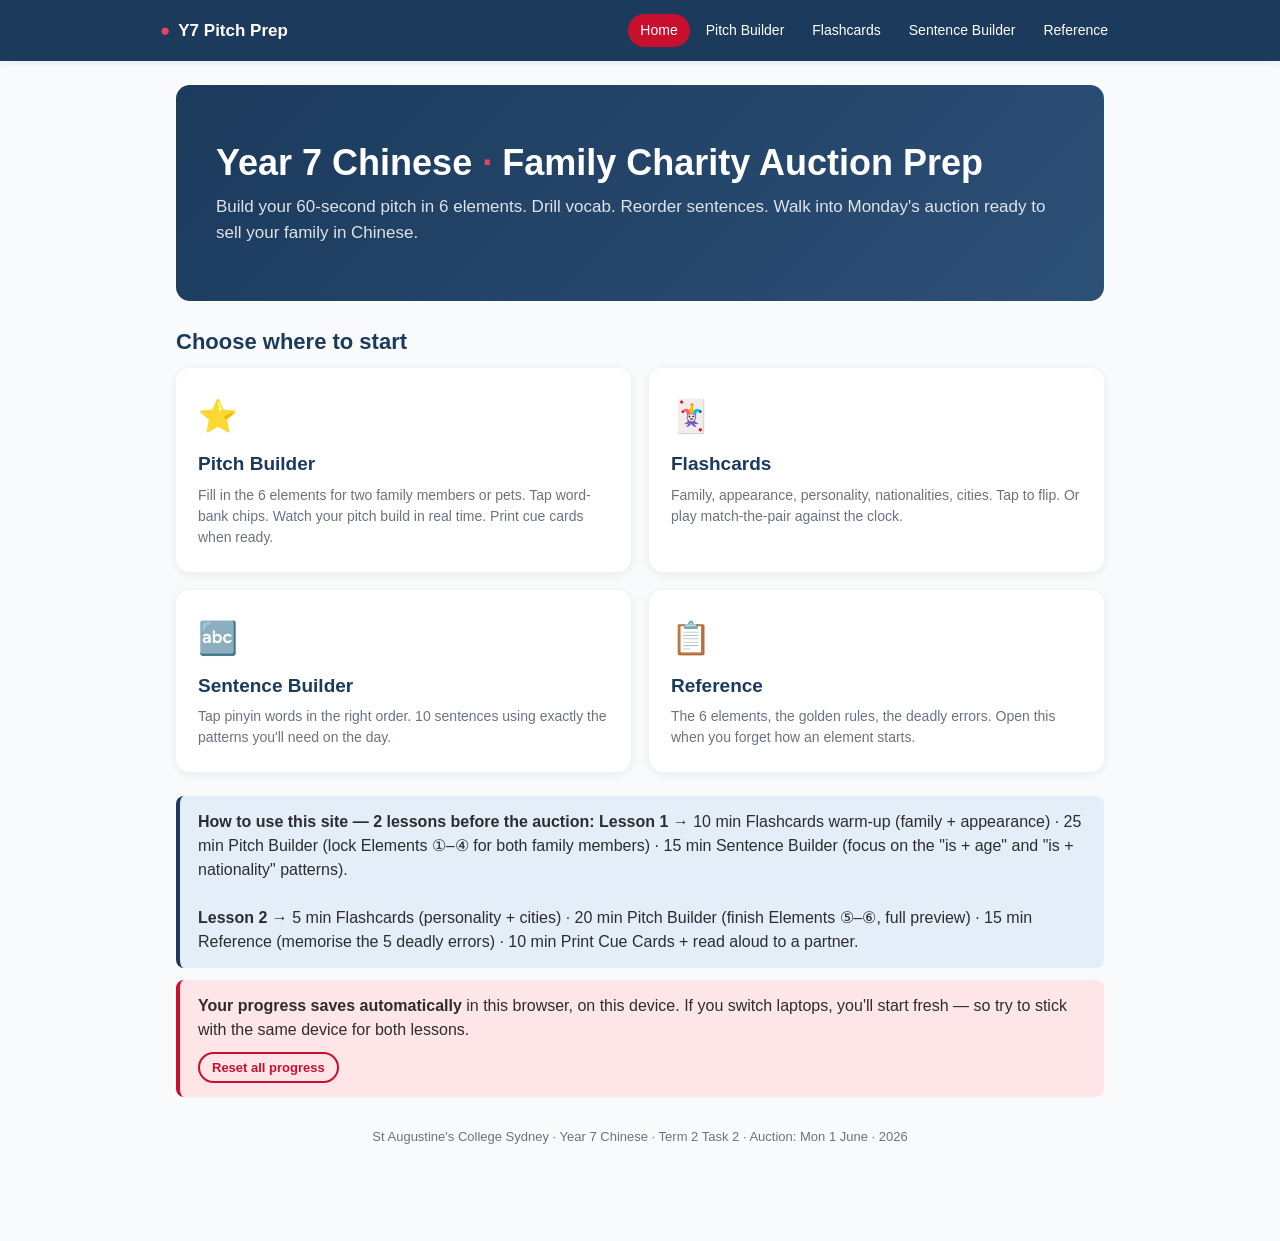
==== index.html @ e0a21a64 "Initial commit: Y7 Pitch Prep site (5 pages + reference)" ====
<!DOCTYPE html>
<html lang="en">
<head>
<meta charset="utf-8">
<meta name="viewport" content="width=device-width, initial-scale=1">
<title>Y7 Chinese — Pitch Prep</title>
<link rel="stylesheet" href="style.css?v=1">
</head>
<body>
<script src="app.js?v=1"></script>
<script>renderHeader('home');</script>

<main class="container">

  <section class="hero">
    <h1>Year 7 Chinese <span class="accent">·</span> Family Charity Auction Prep</h1>
    <p>Build your 60-second pitch in 6 elements. Drill vocab. Reorder sentences. Walk into Monday's auction ready to sell your family in Chinese.</p>
  </section>

  <h2 style="margin-top:8px">Choose where to start</h2>

  <div class="card-grid">

    <a class="feature-card" href="pitch-builder.html">
      <span class="icon">⭐</span>
      <h3>Pitch Builder</h3>
      <p>Fill in the 6 elements for two family members or pets. Tap word-bank chips. Watch your pitch build in real time. Print cue cards when ready.</p>
    </a>

    <a class="feature-card" href="flashcards.html">
      <span class="icon">🃏</span>
      <h3>Flashcards</h3>
      <p>Family, appearance, personality, nationalities, cities. Tap to flip. Or play match-the-pair against the clock.</p>
    </a>

    <a class="feature-card" href="sentence-builder.html">
      <span class="icon">🔤</span>
      <h3>Sentence Builder</h3>
      <p>Tap pinyin words in the right order. 10 sentences using exactly the patterns you'll need on the day.</p>
    </a>

    <a class="feature-card" href="reference.html">
      <span class="icon">📋</span>
      <h3>Reference</h3>
      <p>The 6 elements, the golden rules, the deadly errors. Open this when you forget how an element starts.</p>
    </a>

  </div>

  <section class="box-blue">
    <strong>How to use this site — 2 lessons before the auction:</strong>
    <strong>Lesson 1</strong> → 10 min Flashcards warm-up (family + appearance) · 25 min Pitch Builder (lock Elements ①–④ for both family members) · 15 min Sentence Builder (focus on the "is + age" and "is + nationality" patterns).<br><br>
    <strong>Lesson 2</strong> → 5 min Flashcards (personality + cities) · 20 min Pitch Builder (finish Elements ⑤–⑥, full preview) · 15 min Reference (memorise the 5 deadly errors) · 10 min Print Cue Cards + read aloud to a partner.
  </section>

  <section class="box-coral">
    <strong>Your progress saves automatically</strong> in this browser, on this device. If you switch laptops, you'll start fresh — so try to stick with the same device for both lessons.
    <div class="button-row" style="margin-top:10px">
      <button class="ghost small" onclick="clearAllProgress()">Reset all progress</button>
    </div>
  </section>

  <p class="muted" style="text-align:center;margin-top:30px;font-size:13px">
    St Augustine's College Sydney · Year 7 Chinese · Term 2 Task 2 · Auction: Mon 1 June · 2026
  </p>

</main>

</body>
</html>
---- style.css ----
/* ============================================================
   Y7 PITCH PREP — Shared styles
   Navy/Red palette to match the Y7 printed booklet
   Mobile-first responsive
   ============================================================ */

:root {
  --navy: #1B3A5C;
  --navy-light: #2D5077;
  /* --coral is kept as a variable name for compatibility with the
     existing class structure, but tinted to the Y7 red palette */
  --coral: #C8102E;
  --coral-light: #E94560;
  --teal: #1A7A6D;
  --teal-light: #2DA395;
  --dark: #2D2D2D;
  --grey: #6B7280;
  --grey-light: #9CA3AF;
  --bg: #FFFFFF;
  --bg-soft: #F8FAFB;
  --bg-blue: #E3EEF8;
  --bg-coral: #FDE5E8;
  --bg-teal: #E6F5F2;
  --bg-gold: #FFF3D6;
  --border: #E5E7EB;
  --shadow: 0 2px 8px rgba(27, 58, 92, 0.08);
  --shadow-lg: 0 6px 20px rgba(27, 58, 92, 0.12);
  --radius: 14px;
  --radius-sm: 8px;
}

* { box-sizing: border-box; margin: 0; padding: 0; }

html { font-size: 16px; -webkit-text-size-adjust: 100%; }

body {
  font-family: -apple-system, BlinkMacSystemFont, "Segoe UI", Roboto, "Helvetica Neue", Arial, sans-serif;
  color: var(--dark);
  background: var(--bg-soft);
  line-height: 1.5;
  min-height: 100vh;
  padding-bottom: 60px;
}

/* ============ Header / Nav ============ */
header.site-header {
  background: var(--navy);
  color: white;
  padding: 14px 16px;
  position: sticky;
  top: 0;
  z-index: 100;
  box-shadow: var(--shadow);
}

.site-header-inner {
  max-width: 960px;
  margin: 0 auto;
  display: flex;
  align-items: center;
  justify-content: space-between;
  gap: 12px;
}

.brand {
  font-size: 17px;
  font-weight: 700;
  color: white;
  text-decoration: none;
  display: flex;
  align-items: center;
  gap: 8px;
}
.brand .brand-dot { color: var(--coral-light); }

nav.main-nav {
  display: flex;
  gap: 4px;
  flex-wrap: wrap;
}

nav.main-nav a {
  color: white;
  text-decoration: none;
  padding: 6px 12px;
  border-radius: 999px;
  font-size: 14px;
  font-weight: 500;
  transition: background 0.15s;
}
nav.main-nav a:hover { background: var(--navy-light); }
nav.main-nav a.active { background: var(--coral); }

@media (max-width: 600px) {
  .site-header-inner { flex-direction: column; align-items: flex-start; }
  nav.main-nav { width: 100%; overflow-x: auto; -webkit-overflow-scrolling: touch; flex-wrap: nowrap; }
  nav.main-nav a { white-space: nowrap; padding: 6px 10px; font-size: 13px; }
}

/* ============ Container ============ */
.container {
  max-width: 960px;
  margin: 0 auto;
  padding: 24px 16px;
}

/* ============ Typography ============ */
h1.page-title {
  font-size: 28px;
  color: var(--navy);
  margin-bottom: 6px;
  letter-spacing: -0.01em;
}
.page-subtitle {
  color: var(--grey);
  font-size: 15px;
  margin-bottom: 24px;
}

h2 { color: var(--navy); font-size: 22px; margin: 28px 0 10px; }
h3 { color: var(--navy); font-size: 18px; margin: 16px 0 8px; }

p { margin-bottom: 10px; }
.muted { color: var(--grey); font-size: 14px; }

.pinyin {
  color: var(--teal);
  font-weight: 600;
}
.char {
  color: var(--grey);
  font-size: 0.85em;
}
.coral { color: var(--coral); }
.bold { font-weight: 700; }

/* ============ Hero (landing) ============ */
.hero {
  background: linear-gradient(135deg, var(--navy) 0%, var(--navy-light) 100%);
  color: white;
  padding: 36px 24px;
  border-radius: var(--radius);
  margin-bottom: 24px;
}
.hero h1 {
  font-size: 26px;
  color: white;
  margin-bottom: 10px;
  line-height: 1.2;
}
.hero .accent { color: var(--coral-light); }
.hero p { color: rgba(255,255,255,0.85); font-size: 15px; margin: 0; }

@media (min-width: 700px) {
  .hero { padding: 56px 40px; }
  .hero h1 { font-size: 36px; }
  .hero p { font-size: 17px; }
}

/* ============ Card grid (landing) ============ */
.card-grid {
  display: grid;
  grid-template-columns: 1fr;
  gap: 14px;
  margin-bottom: 24px;
}
@media (min-width: 600px) {
  .card-grid { grid-template-columns: 1fr 1fr; gap: 18px; }
}

.feature-card {
  background: white;
  border-radius: var(--radius);
  padding: 22px 20px;
  text-decoration: none;
  color: var(--dark);
  border: 2px solid transparent;
  box-shadow: var(--shadow);
  transition: transform 0.15s, border-color 0.15s, box-shadow 0.15s;
  display: block;
}
.feature-card:hover {
  transform: translateY(-2px);
  border-color: var(--coral);
  box-shadow: var(--shadow-lg);
}
.feature-card .icon {
  font-size: 32px;
  display: block;
  margin-bottom: 10px;
}
.feature-card h3 {
  color: var(--navy);
  font-size: 19px;
  margin: 0 0 6px;
}
.feature-card p {
  color: var(--grey);
  font-size: 14px;
  margin: 0;
}

/* ============ Generic boxes ============ */
.box {
  background: white;
  border-radius: var(--radius);
  padding: 20px;
  margin: 16px 0;
  box-shadow: var(--shadow);
}
.box-blue {
  background: var(--bg-blue);
  border-left: 4px solid var(--navy);
  padding: 14px 18px;
  border-radius: var(--radius-sm);
  margin: 12px 0;
}
.box-coral {
  background: var(--bg-coral);
  border-left: 4px solid var(--coral);
  padding: 14px 18px;
  border-radius: var(--radius-sm);
  margin: 12px 0;
}
.box-teal {
  background: var(--bg-teal);
  border-left: 4px solid var(--teal);
  padding: 14px 18px;
  border-radius: var(--radius-sm);
  margin: 12px 0;
}

/* ============ Buttons ============ */
button, .btn {
  font-family: inherit;
  font-size: 15px;
  font-weight: 600;
  padding: 10px 18px;
  border-radius: 999px;
  border: 2px solid transparent;
  cursor: pointer;
  transition: all 0.15s;
  background: var(--coral);
  color: white;
  display: inline-block;
  text-decoration: none;
  text-align: center;
}
button:hover, .btn:hover { transform: translateY(-1px); box-shadow: var(--shadow); }
button:active, .btn:active { transform: translateY(0); }
button.secondary, .btn.secondary {
  background: white;
  color: var(--navy);
  border-color: var(--navy);
}
button.secondary:hover, .btn.secondary:hover { background: var(--bg-blue); }
button.ghost, .btn.ghost {
  background: transparent;
  color: var(--coral);
  border-color: var(--coral);
}
button.ghost:hover, .btn.ghost:hover { background: var(--bg-coral); }
button.small, .btn.small { padding: 6px 12px; font-size: 13px; }

button:disabled { opacity: 0.4; cursor: not-allowed; transform: none; }

.button-row { display: flex; gap: 10px; flex-wrap: wrap; margin-top: 14px; }

/* ============ Form fields ============ */
label.field-label {
  display: block;
  font-size: 13px;
  font-weight: 600;
  color: var(--navy);
  margin-bottom: 6px;
  text-transform: uppercase;
  letter-spacing: 0.04em;
}

input[type="text"], textarea, select {
  width: 100%;
  font-family: inherit;
  font-size: 16px;
  padding: 10px 12px;
  border: 2px solid var(--border);
  border-radius: var(--radius-sm);
  background: white;
  color: var(--dark);
  transition: border-color 0.15s;
}
input[type="text"]:focus, textarea:focus, select:focus {
  outline: none;
  border-color: var(--coral);
}

/* ============ Word bank chips ============ */
.chip-bank {
  display: flex;
  flex-wrap: wrap;
  gap: 8px;
  margin: 8px 0 14px;
}
.chip {
  display: inline-flex;
  align-items: center;
  gap: 6px;
  padding: 8px 14px;
  background: var(--bg-teal);
  border: 2px solid var(--teal-light);
  color: var(--teal);
  border-radius: 999px;
  font-size: 15px;
  font-weight: 600;
  cursor: pointer;
  user-select: none;
  transition: all 0.15s;
  min-height: 38px;
  line-height: 1.2;
}
.chip:hover {
  background: var(--teal);
  color: white;
  border-color: var(--teal);
  transform: translateY(-1px);
}
.chip.selected {
  background: var(--teal);
  color: white;
  border-color: var(--teal);
}
.chip .chip-en {
  font-size: 11px;
  color: var(--grey);
  font-weight: 500;
}
.chip:hover .chip-en, .chip.selected .chip-en { color: rgba(255,255,255,0.85); }

/* ============ Speaker / TTS button ============ */
.speak-btn {
  display: inline-flex;
  align-items: center;
  justify-content: center;
  width: 26px; height: 26px;
  padding: 0;
  margin: 0 4px 0 0;
  border-radius: 999px;
  background: rgba(255,255,255,0.85);
  border: 1.5px solid rgba(0,0,0,0.08);
  font-size: 13px;
  line-height: 1;
  cursor: pointer;
  user-select: none;
  flex-shrink: 0;
  transition: transform 0.15s, background 0.15s, border-color 0.15s;
}
.speak-btn:hover {
  background: white;
  border-color: var(--coral);
  transform: scale(1.08);
}
.speak-btn.speaking {
  background: var(--coral);
  border-color: var(--coral);
  transform: scale(1.12);
}
.speak-btn-lg {
  width: 36px; height: 36px;
  font-size: 18px;
  margin: 0 6px 0 0;
}
.face-speaker {
  margin: 14px auto 0 !important;
  display: flex !important;
}
.chip:hover .speak-btn, .chip.selected .speak-btn {
  background: rgba(255,255,255,0.95);
  border-color: rgba(255,255,255,0.5);
}
/* Inline speaker next to example sentences (reference page) */
.speak-inline {
  vertical-align: middle;
  margin: 0 6px 0 0;
}
@media print {
  .speak-btn { display: none !important; }
}

/* ============ Pitch builder ============ */
.step {
  background: white;
  border-radius: var(--radius);
  padding: 18px 20px;
  margin-bottom: 14px;
  border: 2px solid var(--border);
  box-shadow: var(--shadow);
}
.step.active {
  border-color: var(--coral);
}
.step-num {
  display: inline-flex;
  align-items: center;
  justify-content: center;
  width: 30px; height: 30px;
  background: var(--coral);
  color: white;
  border-radius: 50%;
  font-weight: 700;
  margin-right: 10px;
}
.step-header {
  display: flex;
  align-items: center;
  margin-bottom: 6px;
}
.step-title {
  font-weight: 700;
  color: var(--navy);
  font-size: 17px;
}
.step-pattern {
  display: block;
  color: var(--teal);
  font-style: italic;
  font-size: 15px;
  margin-bottom: 10px;
}

.pitch-preview {
  background: var(--navy);
  color: white;
  border-radius: var(--radius);
  padding: 22px;
  margin-top: 18px;
  box-shadow: var(--shadow-lg);
}
.pitch-preview h2 { color: var(--coral-light); margin: 0 0 10px; font-size: 16px; text-transform: uppercase; letter-spacing: 0.06em; }
.pitch-preview .preview-text {
  font-size: 16px;
  line-height: 1.7;
  color: white;
}
.pitch-preview .preview-text .blank { color: var(--coral-light); font-weight: 700; }
.pitch-preview .meta {
  display: flex;
  gap: 14px;
  margin-top: 10px;
  padding-top: 10px;
  border-top: 1px solid rgba(255,255,255,0.15);
  font-size: 13px;
  color: rgba(255,255,255,0.7);
}

/* ============ Tabs (family member 1 / 2) ============ */
.tabs {
  display: inline-flex;
  background: var(--bg-blue);
  border-radius: 999px;
  padding: 4px;
  margin-bottom: 16px;
}
.tabs button {
  background: transparent;
  color: var(--navy);
  padding: 6px 18px;
  font-size: 14px;
  border: none;
}
.tabs button:hover { background: rgba(27, 58, 92, 0.06); transform: none; box-shadow: none; }
.tabs button.active { background: var(--navy); color: white; }

/* ============ Flashcards ============ */
.deck-picker {
  display: flex;
  flex-wrap: wrap;
  gap: 8px;
  margin-bottom: 18px;
}
.deck-picker button {
  background: white;
  color: var(--navy);
  border: 2px solid var(--navy);
  padding: 6px 14px;
  font-size: 13px;
}
.deck-picker button.active {
  background: var(--navy);
  color: white;
}

.flashcard {
  background: white;
  border-radius: var(--radius);
  padding: 60px 24px;
  text-align: center;
  box-shadow: var(--shadow-lg);
  cursor: pointer;
  user-select: none;
  margin: 18px auto;
  max-width: 480px;
  min-height: 200px;
  display: flex;
  flex-direction: column;
  justify-content: center;
  transition: transform 0.2s;
  border-top: 6px solid var(--coral);
}
.flashcard:hover { transform: scale(1.01); }
.flashcard .face-en {
  font-size: 26px;
  font-weight: 600;
  color: var(--dark);
}
.flashcard .face-pinyin {
  font-size: 32px;
  font-weight: 700;
  color: var(--teal);
  margin-bottom: 8px;
}
.flashcard .face-char {
  font-size: 22px;
  color: var(--grey);
}
.flashcard .flip-hint {
  margin-top: 18px;
  font-size: 12px;
  color: var(--grey-light);
  text-transform: uppercase;
  letter-spacing: 0.08em;
}
.flashcard-controls {
  display: flex;
  justify-content: center;
  gap: 10px;
  margin-top: 14px;
  flex-wrap: wrap;
}
.flashcard-progress {
  text-align: center;
  color: var(--grey);
  font-size: 13px;
  margin-top: 10px;
}

/* ============ Match game ============ */
.match-board {
  display: grid;
  grid-template-columns: 1fr 1fr;
  gap: 12px;
  margin: 18px 0;
}
.match-tile {
  background: white;
  padding: 14px 12px;
  border-radius: var(--radius-sm);
  text-align: center;
  cursor: pointer;
  border: 2px solid var(--border);
  font-size: 15px;
  font-weight: 600;
  user-select: none;
  transition: all 0.15s;
  min-height: 50px;
  display: flex;
  align-items: center;
  justify-content: center;
}
.match-tile:hover { border-color: var(--coral); transform: translateY(-1px); }
.match-tile.selected { background: var(--bg-coral); border-color: var(--coral); }
.match-tile.matched { background: var(--bg-teal); border-color: var(--teal); color: var(--teal); cursor: default; pointer-events: none; opacity: 0.7; }
.match-tile.wrong { background: #FEE; border-color: #E55; }
.match-tile.pinyin { color: var(--teal); }

.match-status {
  display: flex;
  justify-content: space-between;
  align-items: center;
  margin: 12px 0;
  font-size: 14px;
}

/* ============ Sentence builder ============ */
.sb-target {
  font-size: 18px;
  margin: 8px 0 6px;
}
.sb-target strong { color: var(--navy); }
.sb-pool, .sb-built {
  display: flex;
  flex-wrap: wrap;
  gap: 8px;
  min-height: 60px;
  padding: 12px;
  border-radius: var(--radius-sm);
  background: var(--bg-soft);
  border: 2px dashed var(--border);
  margin: 8px 0;
}
.sb-built {
  background: white;
  border-style: solid;
  border-color: var(--teal-light);
}
.sb-built.correct { background: var(--bg-teal); border-color: var(--teal); }
.sb-built.wrong { background: #FEE; border-color: #E55; }
.sb-token {
  background: var(--bg-blue);
  color: var(--navy);
  padding: 8px 14px;
  border-radius: 999px;
  font-weight: 600;
  font-size: 15px;
  cursor: pointer;
  border: 2px solid var(--navy);
  user-select: none;
  transition: all 0.15s;
  min-height: 38px;
  display: inline-flex;
  align-items: center;
}
.sb-token:hover { background: var(--navy); color: white; transform: translateY(-1px); }

.sb-feedback {
  margin: 14px 0;
  padding: 12px 16px;
  border-radius: var(--radius-sm);
  font-weight: 600;
  display: none;
}
.sb-feedback.show { display: block; }
.sb-feedback.correct { background: var(--bg-teal); color: var(--teal); }
.sb-feedback.wrong { background: var(--bg-coral); color: var(--coral); }

.sb-progress {
  height: 6px;
  background: var(--border);
  border-radius: 3px;
  overflow: hidden;
  margin: 8px 0 16px;
}
.sb-progress-fill {
  height: 100%;
  background: var(--coral);
  transition: width 0.3s;
}

/* ============ Reference page ============ */
.ref-step {
  background: white;
  border-radius: var(--radius-sm);
  padding: 14px 18px;
  margin: 10px 0;
  border-left: 4px solid var(--coral);
  box-shadow: var(--shadow);
}
.ref-step .num { font-weight: 700; color: var(--coral); font-size: 18px; margin-right: 6px; }
.ref-step .label { font-weight: 700; color: var(--navy); }

/* ============ Save indicator ============ */
.save-indicator {
  position: fixed;
  bottom: 16px;
  right: 16px;
  background: var(--teal);
  color: white;
  padding: 8px 14px;
  border-radius: 999px;
  font-size: 13px;
  opacity: 0;
  transition: opacity 0.3s;
  z-index: 1000;
  box-shadow: var(--shadow-lg);
}
.save-indicator.show { opacity: 1; }

/* ============ Print ============ */
@media print {
  header.site-header, nav.main-nav, .button-row, button, .save-indicator, .pitch-preview { display: none !important; }
  body { background: white; padding: 0; }
  .container { padding: 0; max-width: 100%; }
  .step { page-break-inside: avoid; box-shadow: none; border-color: #ccc; }
  @page { margin: 18mm; }
}
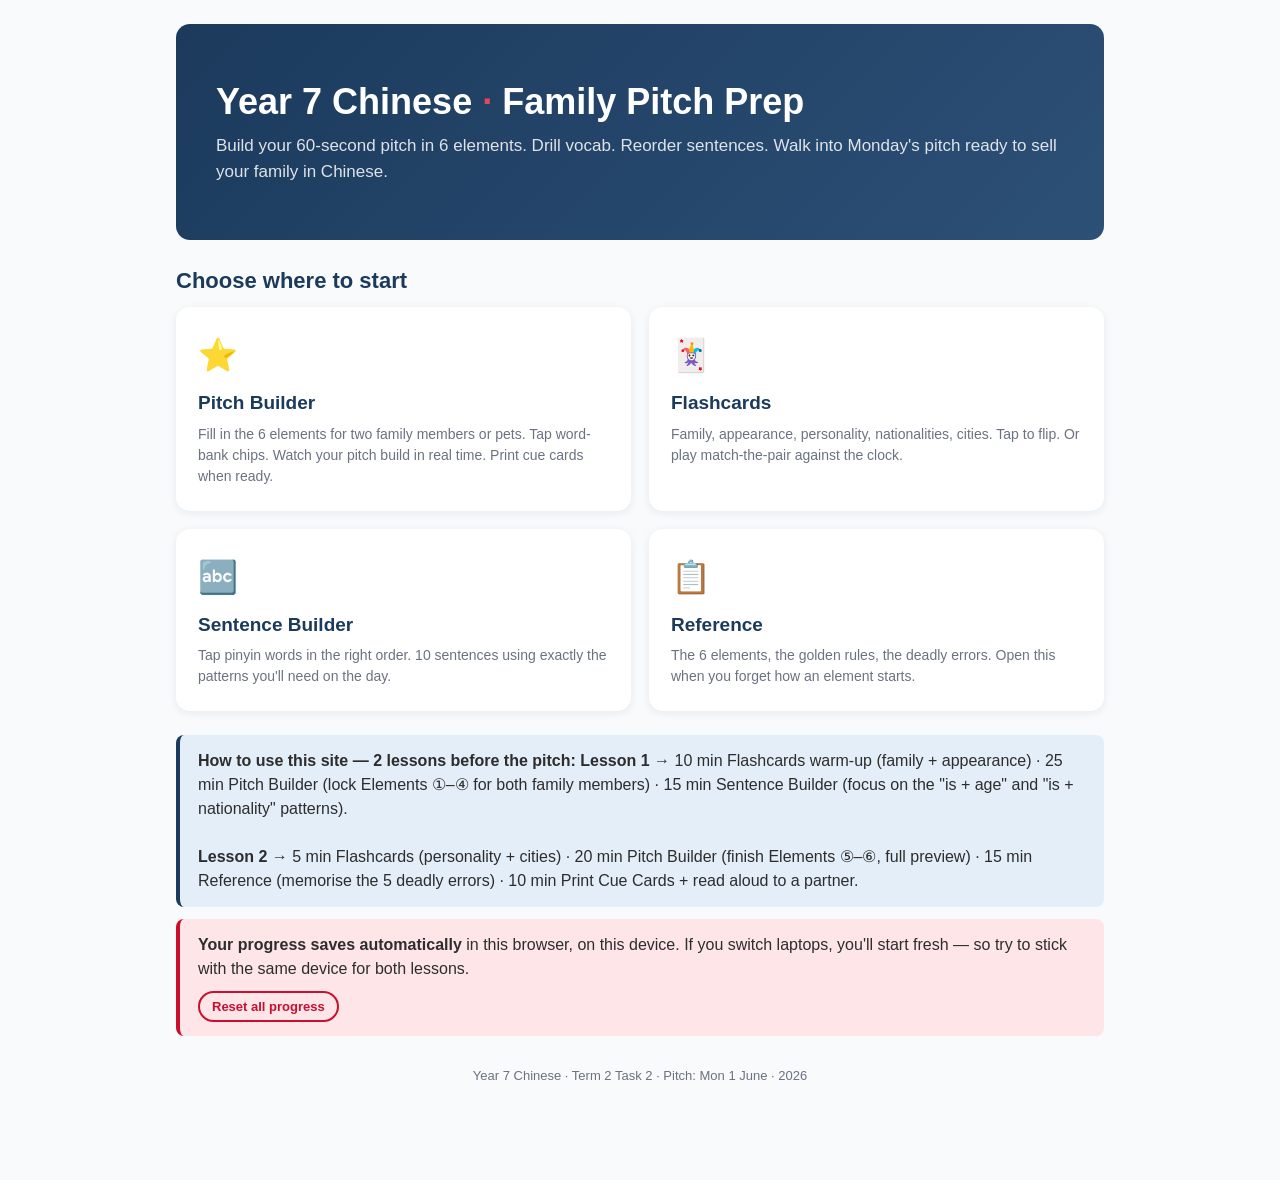
==== commit 3a962d9e: "Remove teacher/school identifiers; deploy pending Family Pitch rename + audio updates Co-Authored-By" ====
--- a/index.html
+++ b/index.html
@@ -13,8 +13,8 @@
 <main class="container">
 
   <section class="hero">
-    <h1>Year 7 Chinese <span class="accent">·</span> Family Charity Auction Prep</h1>
-    <p>Build your 60-second pitch in 6 elements. Drill vocab. Reorder sentences. Walk into Monday's auction ready to sell your family in Chinese.</p>
+    <h1>Year 7 Chinese <span class="accent">·</span> Family Pitch Prep</h1>
+    <p>Build your 60-second pitch in 6 elements. Drill vocab. Reorder sentences. Walk into Monday's pitch ready to sell your family in Chinese.</p>
   </section>
 
   <h2 style="margin-top:8px">Choose where to start</h2>
@@ -48,7 +48,7 @@
   </div>
 
   <section class="box-blue">
-    <strong>How to use this site — 2 lessons before the auction:</strong>
+    <strong>How to use this site — 2 lessons before the pitch:</strong>
     <strong>Lesson 1</strong> → 10 min Flashcards warm-up (family + appearance) · 25 min Pitch Builder (lock Elements ①–④ for both family members) · 15 min Sentence Builder (focus on the "is + age" and "is + nationality" patterns).<br><br>
     <strong>Lesson 2</strong> → 5 min Flashcards (personality + cities) · 20 min Pitch Builder (finish Elements ⑤–⑥, full preview) · 15 min Reference (memorise the 5 deadly errors) · 10 min Print Cue Cards + read aloud to a partner.
   </section>
@@ -61,7 +61,7 @@
   </section>
 
   <p class="muted" style="text-align:center;margin-top:30px;font-size:13px">
-    St Augustine's College Sydney · Year 7 Chinese · Term 2 Task 2 · Auction: Mon 1 June · 2026
+    Year 7 Chinese · Term 2 Task 2 · Pitch: Mon 1 June · 2026
   </p>
 
 </main>
--- a/style.css
+++ b/style.css
@@ -33,8 +33,20 @@
 
 html { font-size: 16px; -webkit-text-size-adjust: 100%; }
 
+/* ============ Kaiti for all Chinese characters ============
+   Uses unicode-range so only CJK ideographs pick up Kaiti.
+   Latin text (pinyin, English) stays in the body font. */
+@font-face {
+  font-family: 'KaitiCJK';
+  src: local('KaiTi'), local('STKaiti'), local('Kaiti SC'),
+       local('DFKai-SB'), local('BiauKai'), local('SimKai');
+  unicode-range: U+3000-303F, U+3400-4DBF, U+4E00-9FFF,
+                 U+F900-FAFF, U+FF00-FFEF;
+  font-display: swap;
+}
+
 body {
-  font-family: -apple-system, BlinkMacSystemFont, "Segoe UI", Roboto, "Helvetica Neue", Arial, sans-serif;
+  font-family: 'KaitiCJK', -apple-system, BlinkMacSystemFont, "Segoe UI", Roboto, "Helvetica Neue", Arial, sans-serif;
   color: var(--dark);
   background: var(--bg-soft);
   line-height: 1.5;
